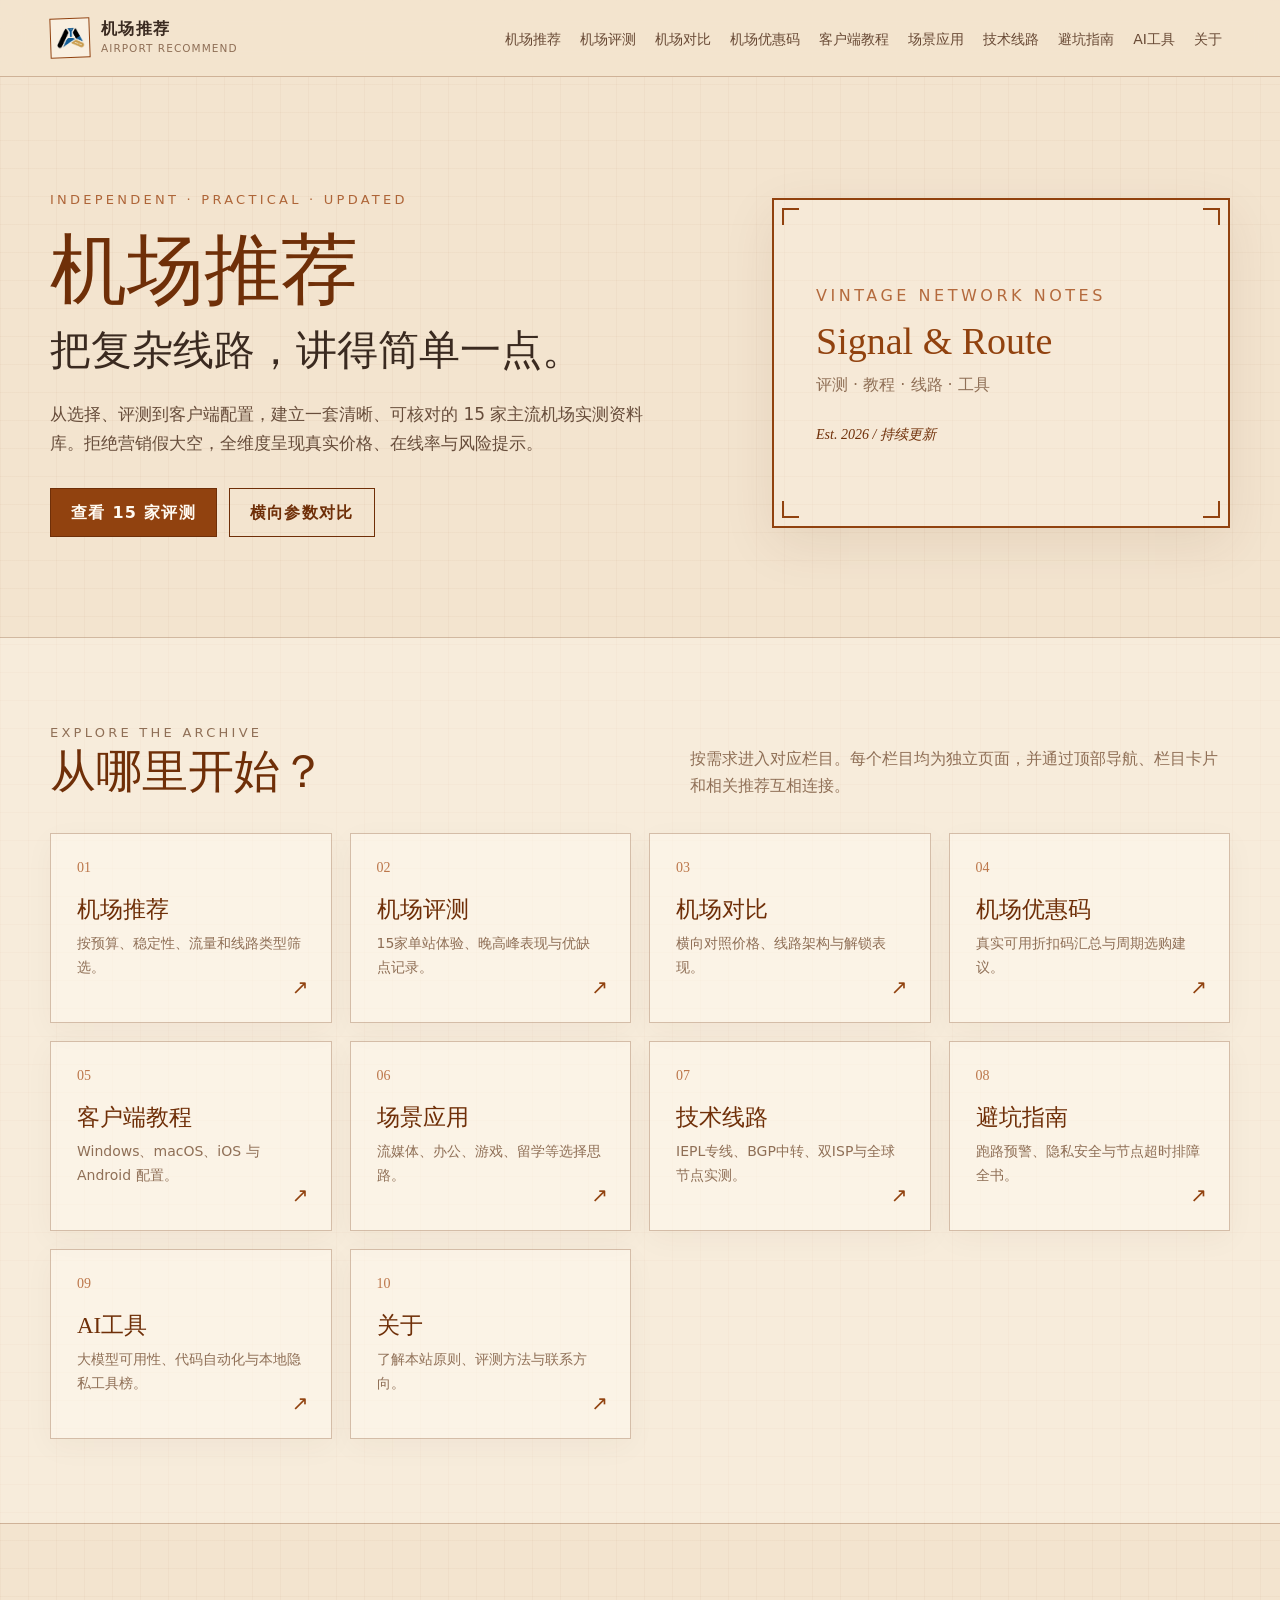
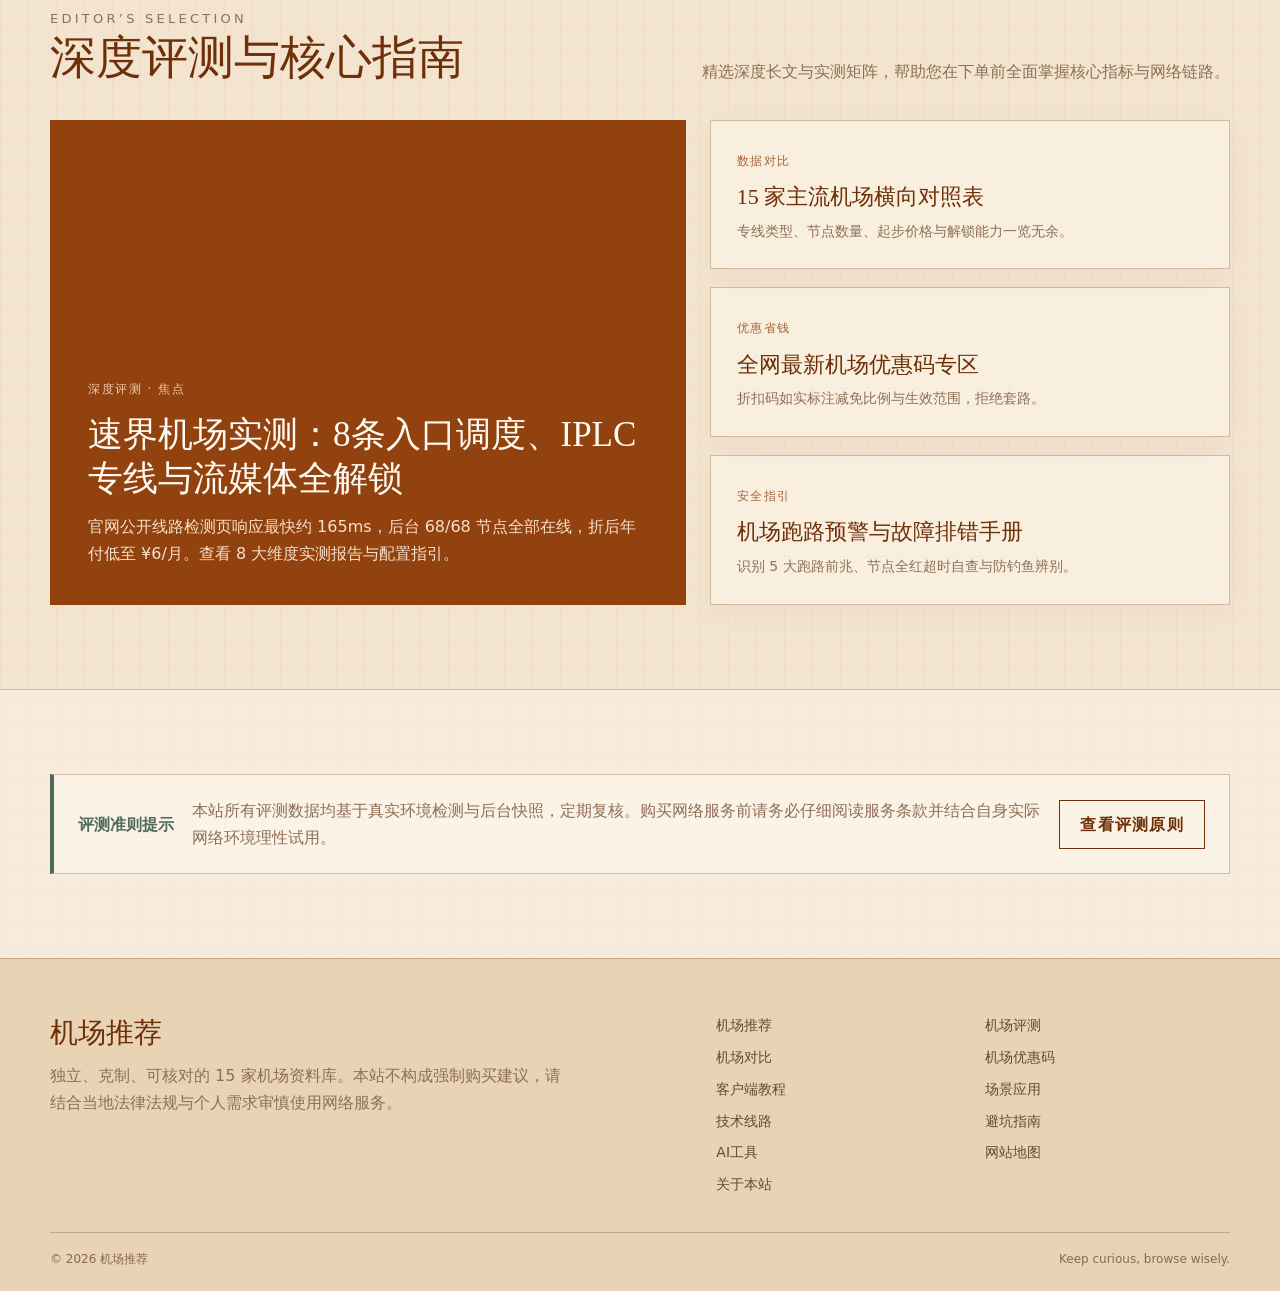
==== index.html @ b9c6bec7 "feat: complete jichang-tuijian.cc website content, SEO, GEO, sitemaps and documentation" ====
<!doctype html>
<html lang="zh-CN">
<head>
  <meta charset="utf-8">
  <meta name="viewport" content="width=device-width, initial-scale=1">
  <title>机场推荐｜15家主流机场独立深度评测与使用指南</title>
  <meta name="description" content="机场推荐官方网站（jichang-tuijian.cc）：收录15家主流网络服务真实后台数据、套餐价格、节点延迟、Netflix与ChatGPT流媒体/AI解锁能力全维度分析与避坑指南。">
  <meta name="keywords" content="机场推荐, 2026机场推荐, 机场评测, 节点推荐, IPLC专线, IEPL专线, 科学上网, ChatGPT节点, Claude专线, 奈飞解锁, 机场优惠码, 机场对比, 客户端教程">
  <link rel="canonical" href="https://jichang-tuijian.cc/">
  
  <!-- GEO Meta Tags (Geographic & Regional Targeting) -->
  <meta name="geo.region" content="HK">
  <meta name="geo.placename" content="Hong Kong">
  <meta name="geo.position" content="22.3193;114.1694">
  <meta name="ICBM" content="22.3193, 114.1694">

  <!-- Open Graph & Social Cards -->
  <meta property="og:type" content="website">
  <meta property="og:site_name" content="机场推荐">
  <meta property="og:title" content="机场推荐｜15家主流机场独立深度评测与使用指南">
  <meta property="og:description" content="机场推荐官方网站（jichang-tuijian.cc）：收录15家主流网络服务真实后台数据、套餐价格、节点延迟、Netflix与ChatGPT流媒体/AI解锁能力全维度分析与避坑指南。">
  <meta property="og:url" content="https://jichang-tuijian.cc/">
  <meta property="og:image" content="https://jichang-tuijian.cc/assets/logo-icon.png">
  <meta name="twitter:card" content="summary_large_image">
  <meta name="twitter:title" content="机场推荐｜15家主流机场独立深度评测与使用指南">
  <meta name="twitter:description" content="机场推荐官方网站：收录15家主流网络服务真实后台数据、套餐价格、节点延迟与避坑指南。">
  <meta name="twitter:image" content="https://jichang-tuijian.cc/assets/logo-icon.png">

  <!-- GEO & Search Engine Schema.org JSON-LD -->
  <script type="application/ld+json">
  {
    "@context": "https://schema.org",
    "@graph": [
      {
        "@type": "WebSite",
        "@id": "https://jichang-tuijian.cc/#website",
        "url": "https://jichang-tuijian.cc/",
        "name": "机场推荐",
        "alternateName": ["AIRPORT RECOMMEND", "jichang-tuijian.cc"],
        "description": "独立客观的 15 家主流加速服务与专线深度评测、优惠码及客户端配置指南。",
        "inLanguage": "zh-CN"
      },
      {
        "@type": "Organization",
        "@id": "https://jichang-tuijian.cc/#organization",
        "name": "机场推荐",
        "url": "https://jichang-tuijian.cc/",
        "logo": {
          "@type": "ImageObject",
          "url": "https://jichang-tuijian.cc/assets/logo-icon.png"
        }
      }
    ]
  }
  </script>

  <link rel="stylesheet" href="assets/styles.css">
</head>
<body data-page="home">
  <a class="skip-link" href="#main">跳到主要内容</a>
  <header class="site-header">
    <div class="nav-wrap">
      <a class="brand" href="index.html" aria-label="机场推荐首页"><span class="brand-mark"><img class="brand-icon" src="assets/logo-icon.png" alt="机场推荐 Logo" width="27" height="20"></span><span class="brand-copy"><strong>机场推荐</strong><small>AIRPORT RECOMMEND</small></span></a>
      <button class="menu-toggle" type="button" aria-expanded="false" aria-controls="site-nav">菜单</button>
      <nav class="site-nav" id="site-nav" aria-label="主导航">
        <a data-page="recommend" href="recommend.html">机场推荐</a><a data-page="reviews" href="reviews.html">机场评测</a><a data-page="compare" href="compare.html">机场对比</a><a data-page="coupons" href="coupons.html">机场优惠码</a><a data-page="clients" href="clients.html">客户端教程</a><a data-page="scenarios" href="scenarios.html">场景应用</a><a data-page="routes" href="routes.html">技术线路</a><a data-page="pitfalls" href="pitfalls.html">避坑指南</a><a data-page="ai-tools" href="ai-tools.html">AI工具</a><a data-page="about" href="about.html">关于</a>
      </nav>
    </div>
  </header>

  <main id="main">
    <section class="hero">
      <div class="reveal">
        <p class="eyebrow">Independent · Practical · Updated</p>
        <h1>机场推荐<span>把复杂线路，讲得简单一点。</span></h1>
        <p class="hero-lead">从选择、评测到客户端配置，建立一套清晰、可核对的 15 家主流机场实测资料库。拒绝营销假大空，全维度呈现真实价格、在线率与风险提示。</p>
        <div class="button-row"><a class="button" href="reviews.html">查看 15 家评测</a><a class="button ghost" href="compare.html">横向参数对比</a></div>
      </div>
      <div class="retro-frame reveal" aria-label="网站定位卡片"><span class="frame-corners" aria-hidden="true"></span><span class="label">VINTAGE NETWORK NOTES</span><h2>Signal & Route</h2><p>评测 · 教程 · 线路 · 工具</p><span class="frame-stamp">Est. 2026 / 持续更新</span></div>
    </section>

    <section class="section alt" id="categories">
      <div class="container">
        <div class="section-heading reveal"><div><p class="eyebrow">Explore the archive</p><h2>从哪里开始？</h2></div><p>按需求进入对应栏目。每个栏目均为独立页面，并通过顶部导航、栏目卡片和相关推荐互相连接。</p></div>
        <div class="category-grid">
          <a class="category-card reveal" href="recommend.html"><span class="number">01</span><h3>机场推荐</h3><p>按预算、稳定性、流量和线路类型筛选。</p><span class="arrow">↗</span></a>
          <a class="category-card reveal" href="reviews.html"><span class="number">02</span><h3>机场评测</h3><p>15家单站体验、晚高峰表现与优缺点记录。</p><span class="arrow">↗</span></a>
          <a class="category-card reveal" href="compare.html"><span class="number">03</span><h3>机场对比</h3><p>横向对照价格、线路架构与解锁表现。</p><span class="arrow">↗</span></a>
          <a class="category-card reveal" href="coupons.html"><span class="number">04</span><h3>机场优惠码</h3><p>真实可用折扣码汇总与周期选购建议。</p><span class="arrow">↗</span></a>
          <a class="category-card reveal" href="clients.html"><span class="number">05</span><h3>客户端教程</h3><p>Windows、macOS、iOS 与 Android 配置。</p><span class="arrow">↗</span></a>
          <a class="category-card reveal" href="scenarios.html"><span class="number">06</span><h3>场景应用</h3><p>流媒体、办公、游戏、留学等选择思路。</p><span class="arrow">↗</span></a>
          <a class="category-card reveal" href="routes.html"><span class="number">07</span><h3>技术线路</h3><p>IEPL专线、BGP中转、双ISP与全球节点实测。</p><span class="arrow">↗</span></a>
          <a class="category-card reveal" href="pitfalls.html"><span class="number">08</span><h3>避坑指南</h3><p>跑路预警、隐私安全与节点超时排障全书。</p><span class="arrow">↗</span></a>
          <a class="category-card reveal" href="ai-tools.html"><span class="number">09</span><h3>AI工具</h3><p>大模型可用性、代码自动化与本地隐私工具榜。</p><span class="arrow">↗</span></a>
          <a class="category-card reveal" href="about.html"><span class="number">10</span><h3>关于</h3><p>了解本站原则、评测方法与联系方向。</p><span class="arrow">↗</span></a>
        </div>
      </div>
    </section>

    <section class="section">
      <div class="container">
        <div class="section-heading reveal"><div><p class="eyebrow">Editor’s selection</p><h2>深度评测与核心指南</h2></div><p>精选深度长文与实测矩阵，帮助您在下单前全面掌握核心指标与网络链路。</p></div>
        <div class="feature-grid">
          <a class="feature-main reveal" href="review.html?id=speed"><span class="tag">深度评测 · 焦点</span><h3>速界机场实测：8条入口调度、IPLC专线与流媒体全解锁</h3><p>官网公开线路检测页响应最快约 165ms，后台 68/68 节点全部在线，折后年付低至 ¥6/月。查看 8 大维度实测报告与配置指引。</p></a>
          <div class="feature-stack">
            <a class="content-card reveal" href="compare.html"><span class="meta">数据对比</span><h3>15 家主流机场横向对照表</h3><p>专线类型、节点数量、起步价格与解锁能力一览无余。</p></a>
            <a class="content-card reveal" href="coupons.html"><span class="meta">优惠省钱</span><h3>全网最新机场优惠码专区</h3><p>折扣码如实标注减免比例与生效范围，拒绝套路。</p></a>
            <a class="content-card reveal" href="pitfalls.html"><span class="meta">安全指引</span><h3>机场跑路预警与故障排错手册</h3><p>识别 5 大跑路前兆、节点全红超时自查与防钓鱼辨别。</p></a>
          </div>
        </div>
      </div>
    </section>

    <section class="section alt">
      <div class="container"><div class="notice reveal"><strong>评测准则提示</strong><p>本站所有评测数据均基于真实环境检测与后台快照，定期复核。购买网络服务前请务必仔细阅读服务条款并结合自身实际网络环境理性试用。</p><a class="button ghost" href="about.html">查看评测原则</a></div></div>
    </section>
  </main>

  <footer class="site-footer"><div class="container"><div class="footer-main"><div><h2>机场推荐</h2><p>独立、克制、可核对的 15 家机场资料库。本站不构成强制购买建议，请结合当地法律法规与个人需求审慎使用网络服务。</p></div><nav class="footer-links" aria-label="页脚导航"><a href="recommend.html">机场推荐</a><a href="reviews.html">机场评测</a><a href="compare.html">机场对比</a><a href="coupons.html">机场优惠码</a><a href="clients.html">客户端教程</a><a href="scenarios.html">场景应用</a><a href="routes.html">技术线路</a><a href="pitfalls.html">避坑指南</a><a href="ai-tools.html">AI工具</a><a href="sitemap.html">网站地图</a><a href="about.html">关于本站</a></nav></div><div class="footer-bottom"><span>© <span data-year></span> 机场推荐</span><span>Keep curious, browse wisely.</span></div></div></footer>
  <script src="assets/site.js"></script>
</body>
</html>
---- assets/styles.css ----
:root {
  --paper: #f3e4cf;
  --paper-deep: #ead2b2;
  --ink: #3a2a20;
  --muted: #8f6f56;
  --rust: #91420f;
  --rust-dark: #6f2f08;
  --line: rgba(111, 47, 8, 0.28);
  --white: #fffaf1;
  --sage: #4f6a5d;
  --shadow: 0 16px 50px rgba(86, 45, 15, 0.09);
  --max: 1180px;
}

* { box-sizing: border-box; }

html { scroll-behavior: smooth; }

body {
  margin: 0;
  color: var(--ink);
  background:
    linear-gradient(rgba(145, 66, 15, 0.035) 1px, transparent 1px),
    linear-gradient(90deg, rgba(145, 66, 15, 0.035) 1px, transparent 1px),
    var(--paper);
  background-size: 28px 28px;
  font-family: "Noto Sans SC", "Microsoft YaHei", system-ui, sans-serif;
  line-height: 1.7;
}

a { color: inherit; text-decoration: none; }
button { font: inherit; }

.skip-link {
  position: fixed;
  top: -60px;
  left: 16px;
  z-index: 999;
  padding: 10px 16px;
  color: var(--white);
  background: var(--rust-dark);
}

.skip-link:focus { top: 16px; }

.site-header {
  position: sticky;
  top: 0;
  z-index: 50;
  background: rgba(243, 228, 207, 0.94);
  border-bottom: 1px solid var(--line);
  backdrop-filter: blur(12px);
}

.nav-wrap {
  width: min(calc(100% - 40px), var(--max));
  min-height: 76px;
  margin: 0 auto;
  display: flex;
  align-items: center;
  gap: 28px;
}

.brand {
  display: inline-flex;
  align-items: center;
  gap: 11px;
  flex: 0 0 auto;
}

.brand-mark {
  width: 40px;
  height: 40px;
  display: grid;
  place-items: center;
  border: 1.5px solid var(--rust);
  transform: rotate(-2deg);
  overflow: hidden;
  background: rgba(255, 250, 241, 0.5);
  flex-shrink: 0;
}

.brand-icon {
  width: 27px;
  height: auto;
  max-height: 24px;
  object-fit: contain;
  display: block;
}

.brand-copy { line-height: 1.15; }
.brand-copy strong { display: block; font-family: Georgia, "Songti SC", serif; letter-spacing: .08em; }
.brand-copy small { color: var(--muted); font-size: 10.5px; letter-spacing: .10em; }

.site-nav {
  display: flex;
  align-items: center;
  gap: 3px;
  margin-left: auto;
}

.site-nav a {
  position: relative;
  padding: 25px 8px 21px;
  color: #694a35;
  font-size: 14px;
  white-space: nowrap;
}

.site-nav a::after {
  content: "";
  position: absolute;
  left: 50%;
  right: 50%;
  bottom: 15px;
  height: 2px;
  background: var(--rust);
  transition: left .2s ease, right .2s ease;
}

.site-nav a:hover::after,
.site-nav a[aria-current="page"]::after { left: 8px; right: 8px; }
.site-nav a[aria-current="page"] { color: var(--rust-dark); font-weight: 700; }

.menu-toggle {
  display: none;
  margin-left: auto;
  border: 1px solid var(--rust);
  color: var(--rust);
  background: transparent;
  padding: 8px 11px;
  cursor: pointer;
}

.hero {
  width: min(calc(100% - 40px), var(--max));
  min-height: 560px;
  margin: 0 auto;
  padding: 78px 0 66px;
  display: grid;
  grid-template-columns: 1.15fr .85fr;
  align-items: center;
  gap: clamp(40px, 8vw, 110px);
}

.eyebrow {
  margin: 0 0 16px;
  color: #ae6538;
  font-size: 13px;
  letter-spacing: .25em;
  text-transform: uppercase;
}

.hero h1,
.page-hero h1 {
  margin: 0;
  font-family: Georgia, "Songti SC", serif;
  font-weight: 500;
  line-height: 1.15;
  color: var(--rust-dark);
}

.hero h1 { font-size: clamp(44px, 6vw, 78px); }
.hero h1 span { display: block; margin-top: 12px; font-size: .54em; color: var(--ink); }

.hero-lead {
  max-width: 620px;
  margin: 25px 0 30px;
  color: #674d3b;
  font-size: 17px;
}

.button-row { display: flex; flex-wrap: wrap; gap: 12px; }

.button {
  display: inline-flex;
  min-height: 44px;
  align-items: center;
  justify-content: center;
  padding: 10px 20px;
  border: 1px solid var(--rust-dark);
  background: var(--rust);
  color: var(--white);
  font-weight: 700;
  letter-spacing: .08em;
  transition: transform .2s ease, background .2s ease;
}

.button:hover { transform: translateY(-2px); background: var(--rust-dark); }
.button.ghost { color: var(--rust-dark); background: transparent; }
.button.ghost:hover { color: var(--white); background: var(--rust-dark); }

.retro-frame {
  position: relative;
  min-height: 330px;
  padding: 52px 42px;
  display: flex;
  flex-direction: column;
  justify-content: center;
  border: 2px solid var(--rust);
  background: rgba(255, 250, 241, .22);
  box-shadow: var(--shadow);
}

.retro-frame::before,
.retro-frame::after,
.frame-corners::before,
.frame-corners::after {
  content: "";
  position: absolute;
  width: 15px;
  height: 15px;
}

.retro-frame::before { top: 8px; left: 8px; border-top: 2px solid var(--rust); border-left: 2px solid var(--rust); }
.retro-frame::after { top: 8px; right: 8px; border-top: 2px solid var(--rust); border-right: 2px solid var(--rust); }
.frame-corners::before { bottom: 8px; left: 8px; border-bottom: 2px solid var(--rust); border-left: 2px solid var(--rust); }
.frame-corners::after { bottom: 8px; right: 8px; border-bottom: 2px solid var(--rust); border-right: 2px solid var(--rust); }

.retro-frame .label { color: #b46a3d; letter-spacing: .22em; }
.retro-frame h2 { margin: 10px 0 6px; color: var(--rust); font: 500 38px/1.2 Georgia, serif; }
.retro-frame p { margin: 0; color: var(--muted); }
.frame-stamp { margin-top: 28px; color: var(--rust-dark); font: italic 14px Georgia, serif; }

.section {
  padding: 84px 0;
  border-top: 1px solid var(--line);
}

.section.alt { background: rgba(255, 250, 241, .34); }
.container { width: min(calc(100% - 40px), var(--max)); margin: 0 auto; }

.section-heading {
  display: flex;
  align-items: end;
  justify-content: space-between;
  gap: 30px;
  margin-bottom: 34px;
}

.section-heading h2 { margin: 0; color: var(--rust-dark); font: 500 clamp(30px, 4vw, 46px)/1.2 Georgia, "Songti SC", serif; }
.section-heading p { max-width: 540px; margin: 0; color: var(--muted); }

.category-grid { display: grid; grid-template-columns: repeat(4, 1fr); gap: 18px; }

.category-card,
.content-card {
  position: relative;
  border: 1px solid var(--line);
  background: rgba(255, 250, 241, .45);
  box-shadow: 0 8px 28px rgba(86, 45, 15, .04);
  transition: transform .2s ease, border-color .2s ease, box-shadow .2s ease;
}

.category-card { min-height: 190px; padding: 26px; }
.category-card:hover,
.content-card:hover { transform: translateY(-4px); border-color: var(--rust); box-shadow: var(--shadow); }
.category-card .number { display: block; color: #bc774b; font: 14px Georgia, serif; }
.category-card h3 { margin: 18px 0 7px; color: var(--rust-dark); font: 500 23px Georgia, "Songti SC", serif; }
.category-card p { margin: 0; color: var(--muted); font-size: 14px; }
.category-card .arrow { position: absolute; right: 22px; bottom: 18px; color: var(--rust); font-size: 20px; }

.feature-grid { display: grid; grid-template-columns: 1.1fr .9fr; gap: 24px; }
.feature-main { min-height: 340px; padding: 38px; display: flex; flex-direction: column; justify-content: end; background: var(--rust); color: var(--white); }
.feature-main .tag { color: #f0c9a9; }
.feature-main h3 { max-width: 620px; margin: 14px 0 12px; font: 500 35px/1.25 Georgia, "Songti SC", serif; }
.feature-main p { max-width: 570px; margin: 0; color: #f7dfca; }
.feature-stack { display: grid; gap: 18px; }
.content-card { padding: 25px 26px; }
.content-card .meta, .tag { color: #a8643a; font-size: 12px; letter-spacing: .13em; text-transform: uppercase; }
.content-card h3 { margin: 9px 0 7px; color: var(--rust-dark); font: 500 22px/1.4 Georgia, "Songti SC", serif; }
.content-card p { margin: 0; color: var(--muted); font-size: 14px; }

.notice {
  display: grid;
  grid-template-columns: auto 1fr auto;
  align-items: center;
  gap: 18px;
  padding: 22px 24px;
  border: 1px solid var(--line);
  border-left: 4px solid var(--sage);
  background: rgba(255, 250, 241, .45);
}
.notice strong { color: var(--sage); }
.notice p { margin: 0; color: var(--muted); }

.page-hero { border-bottom: 1px solid var(--line); }
.page-hero .container { min-height: 365px; padding: 70px 0 58px; display: flex; flex-direction: column; justify-content: center; }
.breadcrumbs { margin-bottom: 30px; color: var(--muted); font-size: 13px; }
.breadcrumbs a:hover { color: var(--rust); }
.page-hero h1 { font-size: clamp(42px, 6vw, 70px); }
.page-hero .intro { max-width: 720px; margin: 20px 0 0; color: #674d3b; font-size: 17px; }

.page-layout { display: grid; grid-template-columns: minmax(0, 1fr) 280px; gap: 54px; }
.article-grid { display: grid; grid-template-columns: repeat(2, 1fr); gap: 20px; }
.article-card { min-height: 240px; display: flex; flex-direction: column; }
.article-card .card-link { margin-top: auto; padding-top: 20px; color: var(--rust); font-weight: 700; }

.sidebar { align-self: start; position: sticky; top: 105px; }
.side-block { margin-bottom: 24px; padding: 24px; border: 1px solid var(--line); background: rgba(255, 250, 241, .4); }
.side-block h2 { margin: 0 0 15px; color: var(--rust-dark); font: 500 20px Georgia, "Songti SC", serif; }
.side-block ul { margin: 0; padding: 0; list-style: none; }
.side-block li + li { margin-top: 10px; }
.side-block a { color: var(--muted); font-size: 14px; }
.side-block a:hover { color: var(--rust); }

.about-grid { display: grid; grid-template-columns: .8fr 1.2fr; gap: 48px; }
.principles { counter-reset: principle; display: grid; gap: 1px; background: var(--line); border: 1px solid var(--line); }
.principle { counter-increment: principle; padding: 25px; background: var(--paper); }
.principle::before { content: "0" counter(principle); display: block; color: #b66d40; font: 13px Georgia, serif; }
.principle h3 { margin: 8px 0 5px; color: var(--rust-dark); font: 500 21px Georgia, "Songti SC", serif; }
.principle p { margin: 0; color: var(--muted); }

.site-footer { border-top: 1px solid var(--line); background: #e9d3b5; }
.footer-main { padding: 55px 0 35px; display: grid; grid-template-columns: 1.2fr 1fr; gap: 50px; }
.footer-main h2 { margin: 0 0 10px; color: var(--rust-dark); font: 500 28px Georgia, serif; }
.footer-main p { max-width: 520px; margin: 0; color: var(--muted); }
.footer-links { display: grid; grid-template-columns: repeat(2, 1fr); gap: 8px 24px; }
.footer-links a { color: #684832; font-size: 14px; }
.footer-links a:hover { color: var(--rust); }
.footer-bottom { padding: 16px 0 22px; display: flex; justify-content: space-between; gap: 20px; border-top: 1px solid var(--line); color: #8a684f; font-size: 12px; }

.reveal { opacity: 1; transform: none; }

@media (max-width: 1140px) {
  .nav-wrap { gap: 16px; }
  .site-nav { gap: 1px; }
  .site-nav a { padding: 25px 6px 21px; font-size: 13.5px; }
  .site-nav a:hover::after,
  .site-nav a[aria-current="page"]::after { left: 6px; right: 6px; }
}

@media (max-width: 1060px) {
  .menu-toggle { display: block; }
  .site-nav {
    position: absolute;
    top: 76px;
    left: 0;
    right: 0;
    display: none;
    padding: 12px 20px 20px;
    flex-direction: column;
    align-items: stretch;
    background: var(--paper);
    border-bottom: 1px solid var(--line);
  }
  .site-nav.open { display: flex; }
  .site-nav a { padding: 10px 4px; }
  .site-nav a::after { display: none; }
  .category-grid { grid-template-columns: repeat(2, 1fr); }
}

@media (max-width: 780px) {
  .hero { min-height: auto; grid-template-columns: 1fr; padding-top: 58px; }
  .retro-frame { min-height: 280px; }
  .feature-grid, .page-layout, .about-grid, .footer-main { grid-template-columns: 1fr; }
  .sidebar { position: static; }
  .article-grid { grid-template-columns: 1fr; }
  .feature-main { min-height: 300px; }
  .section-heading { display: block; }
  .section-heading p { margin-top: 12px; }
}

@media (max-width: 520px) {
  .nav-wrap, .container, .hero { width: min(calc(100% - 28px), var(--max)); }
  .brand-copy small { display: none; }
  .category-grid { grid-template-columns: 1fr; }
  .retro-frame { padding: 42px 28px; }
  .section { padding: 62px 0; }
  .notice { grid-template-columns: 1fr; }
  .footer-bottom { display: block; }
}

@media (prefers-reduced-motion: reduce) {
  html { scroll-behavior: auto; }
  *, *::before, *::after { transition: none !important; animation: none !important; }
}
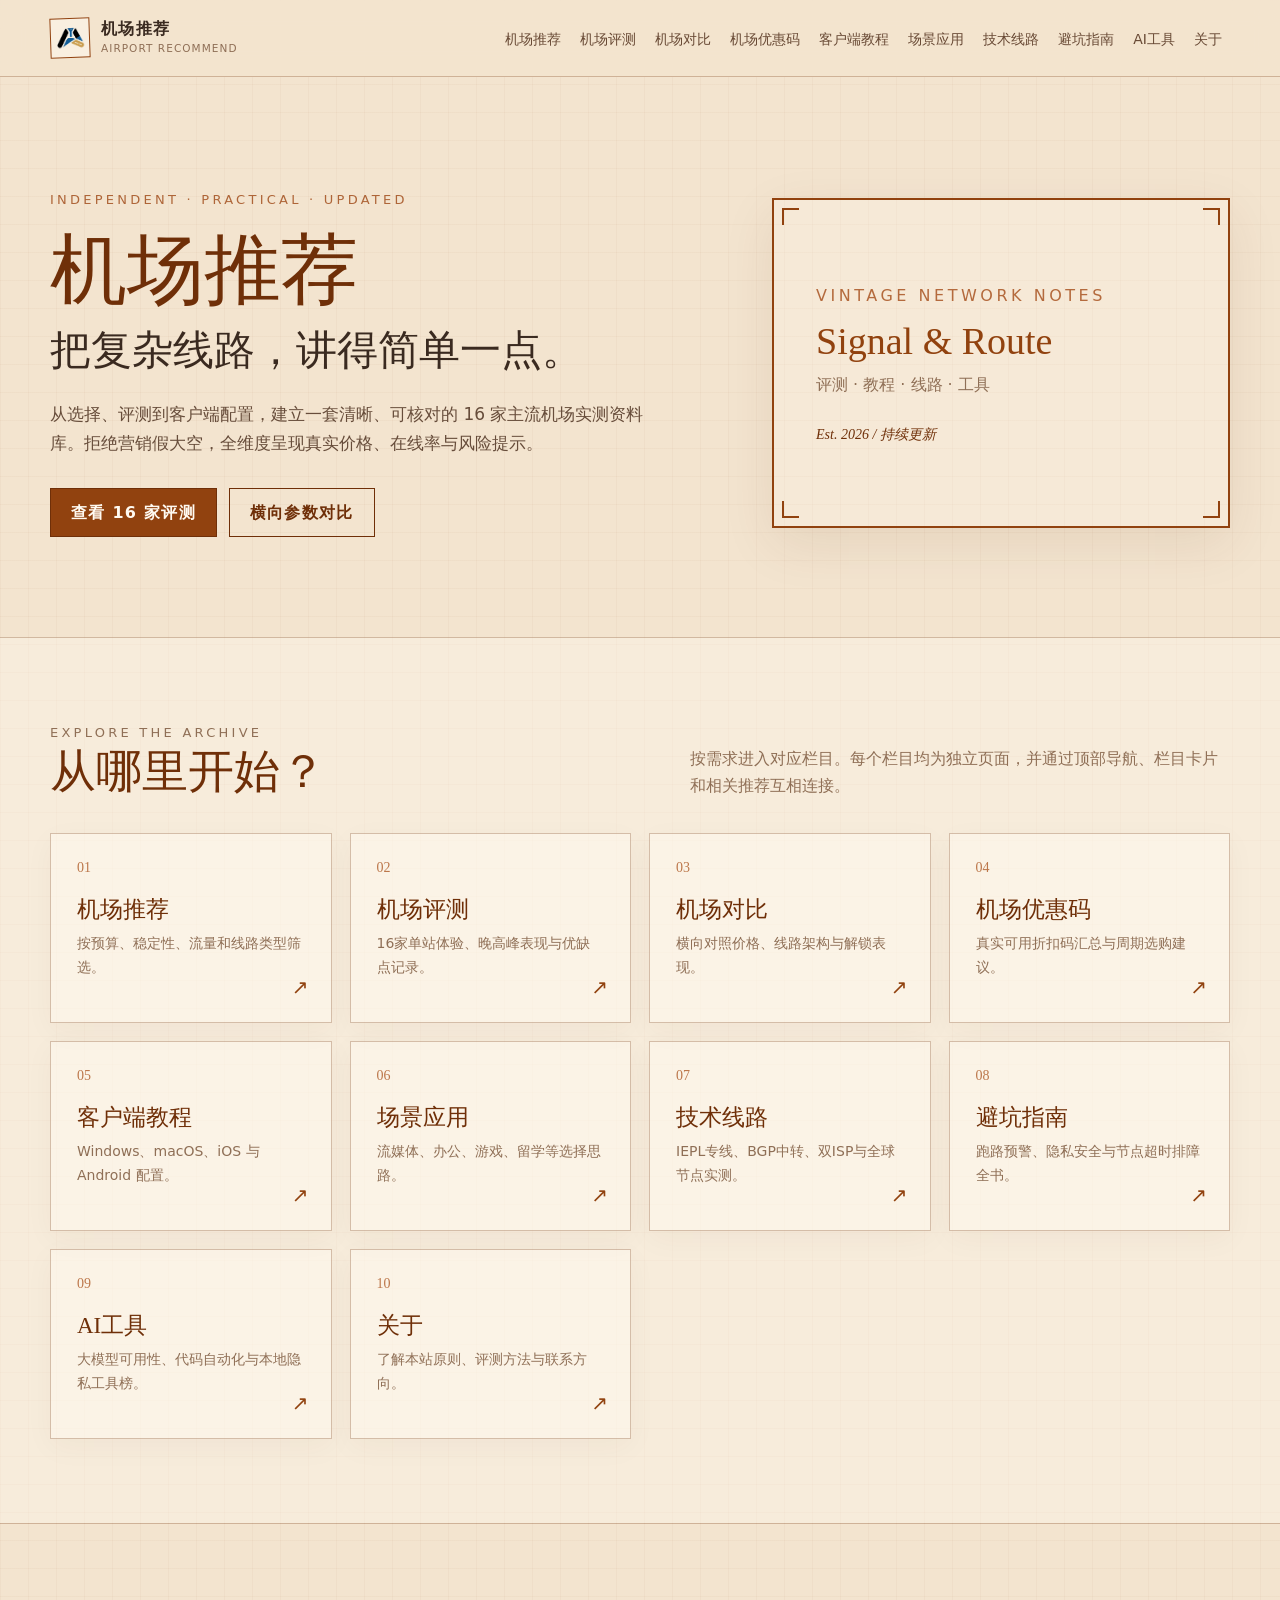
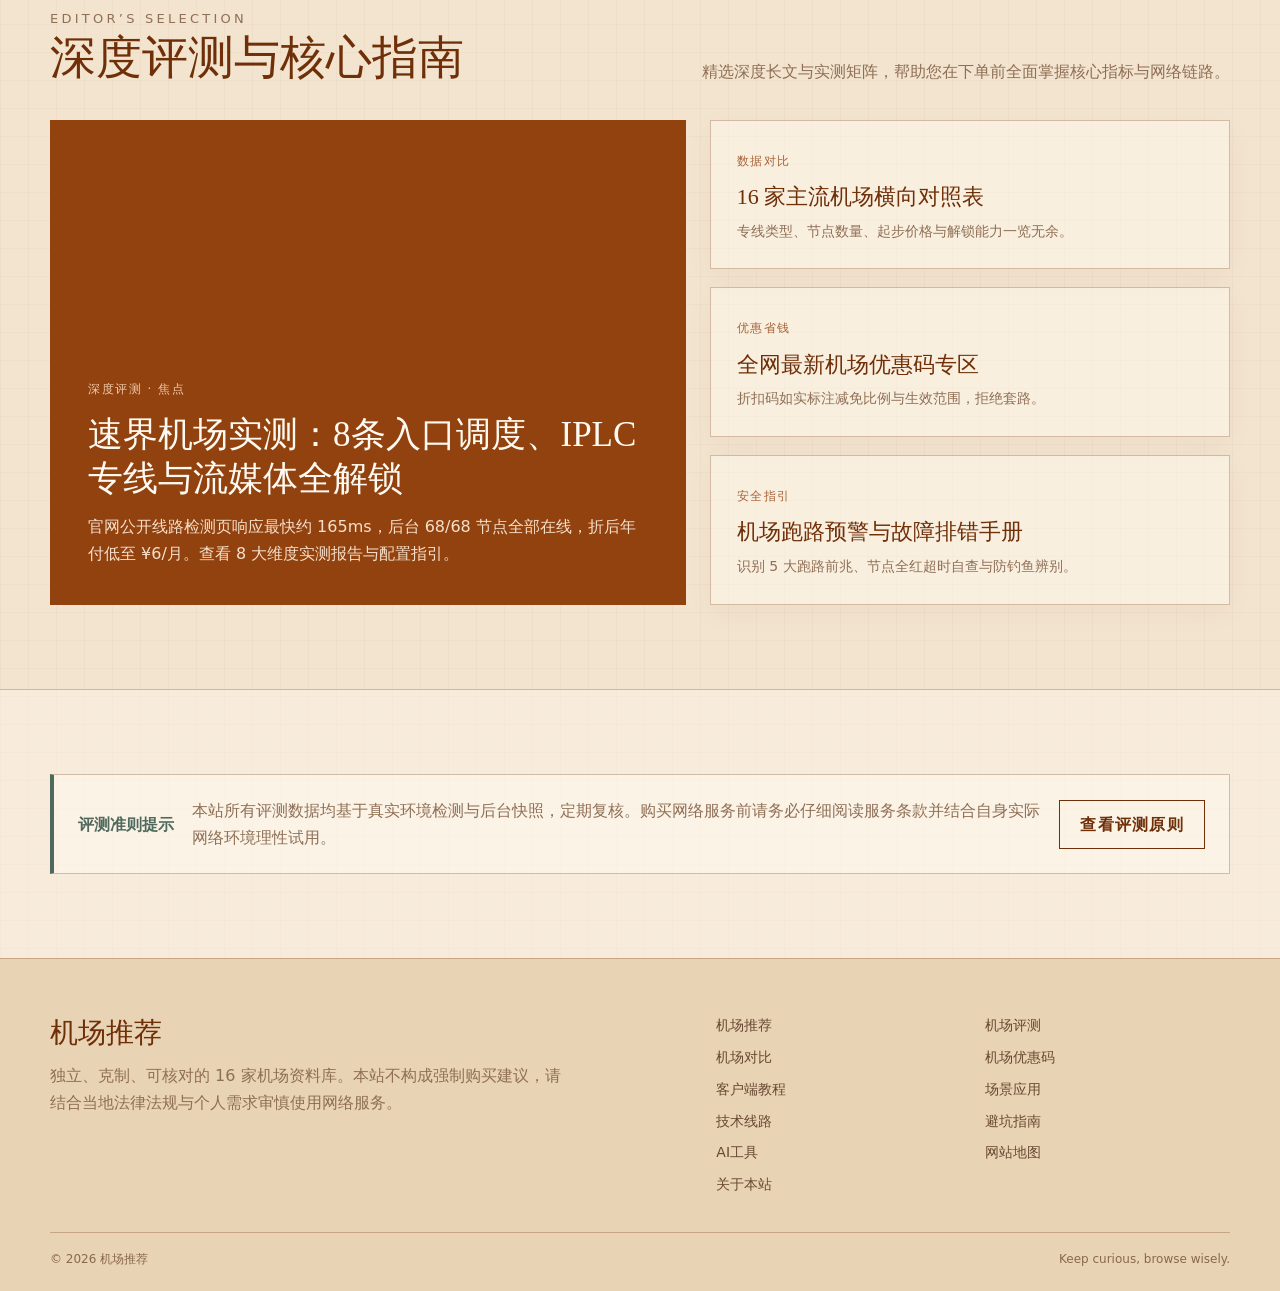
==== commit 94c50e30: "feat: 更新机场推广跳转链接并新增二猫云深度评测与推荐数据" ====
--- a/index.html
+++ b/index.html
@@ -3,8 +3,8 @@
 <head>
   <meta charset="utf-8">
   <meta name="viewport" content="width=device-width, initial-scale=1">
-  <title>机场推荐｜15家主流机场独立深度评测与使用指南</title>
-  <meta name="description" content="机场推荐官方网站（jichang-tuijian.cc）：收录15家主流网络服务真实后台数据、套餐价格、节点延迟、Netflix与ChatGPT流媒体/AI解锁能力全维度分析与避坑指南。">
+  <title>机场推荐｜16家主流机场独立深度评测与使用指南</title>
+  <meta name="description" content="机场推荐官方网站（jichang-tuijian.cc）：收录16家主流网络服务真实后台数据、套餐价格、节点延迟、Netflix与ChatGPT流媒体/AI解锁能力全维度分析与避坑指南。">
   <meta name="keywords" content="机场推荐, 2026机场推荐, 机场评测, 节点推荐, IPLC专线, IEPL专线, 科学上网, ChatGPT节点, Claude专线, 奈飞解锁, 机场优惠码, 机场对比, 客户端教程">
   <link rel="canonical" href="https://jichang-tuijian.cc/">
   
@@ -17,13 +17,13 @@
   <!-- Open Graph & Social Cards -->
   <meta property="og:type" content="website">
   <meta property="og:site_name" content="机场推荐">
-  <meta property="og:title" content="机场推荐｜15家主流机场独立深度评测与使用指南">
-  <meta property="og:description" content="机场推荐官方网站（jichang-tuijian.cc）：收录15家主流网络服务真实后台数据、套餐价格、节点延迟、Netflix与ChatGPT流媒体/AI解锁能力全维度分析与避坑指南。">
+  <meta property="og:title" content="机场推荐｜16家主流机场独立深度评测与使用指南">
+  <meta property="og:description" content="机场推荐官方网站（jichang-tuijian.cc）：收录16家主流网络服务真实后台数据、套餐价格、节点延迟、Netflix与ChatGPT流媒体/AI解锁能力全维度分析与避坑指南。">
   <meta property="og:url" content="https://jichang-tuijian.cc/">
   <meta property="og:image" content="https://jichang-tuijian.cc/assets/logo-icon.png">
   <meta name="twitter:card" content="summary_large_image">
-  <meta name="twitter:title" content="机场推荐｜15家主流机场独立深度评测与使用指南">
-  <meta name="twitter:description" content="机场推荐官方网站：收录15家主流网络服务真实后台数据、套餐价格、节点延迟与避坑指南。">
+  <meta name="twitter:title" content="机场推荐｜16家主流机场独立深度评测与使用指南">
+  <meta name="twitter:description" content="机场推荐官方网站：收录16家主流网络服务真实后台数据、套餐价格、节点延迟与避坑指南。">
   <meta name="twitter:image" content="https://jichang-tuijian.cc/assets/logo-icon.png">
 
   <!-- GEO & Search Engine Schema.org JSON-LD -->
@@ -37,7 +37,7 @@
         "url": "https://jichang-tuijian.cc/",
         "name": "机场推荐",
         "alternateName": ["AIRPORT RECOMMEND", "jichang-tuijian.cc"],
-        "description": "独立客观的 15 家主流加速服务与专线深度评测、优惠码及客户端配置指南。",
+        "description": "独立客观的 16 家主流加速服务与专线深度评测、优惠码及客户端配置指南。",
         "inLanguage": "zh-CN"
       },
       {
@@ -73,8 +73,8 @@
       <div class="reveal">
         <p class="eyebrow">Independent · Practical · Updated</p>
         <h1>机场推荐<span>把复杂线路，讲得简单一点。</span></h1>
-        <p class="hero-lead">从选择、评测到客户端配置，建立一套清晰、可核对的 15 家主流机场实测资料库。拒绝营销假大空，全维度呈现真实价格、在线率与风险提示。</p>
-        <div class="button-row"><a class="button" href="reviews.html">查看 15 家评测</a><a class="button ghost" href="compare.html">横向参数对比</a></div>
+        <p class="hero-lead">从选择、评测到客户端配置，建立一套清晰、可核对的 16 家主流机场实测资料库。拒绝营销假大空，全维度呈现真实价格、在线率与风险提示。</p>
+        <div class="button-row"><a class="button" href="reviews.html">查看 16 家评测</a><a class="button ghost" href="compare.html">横向参数对比</a></div>
       </div>
       <div class="retro-frame reveal" aria-label="网站定位卡片"><span class="frame-corners" aria-hidden="true"></span><span class="label">VINTAGE NETWORK NOTES</span><h2>Signal & Route</h2><p>评测 · 教程 · 线路 · 工具</p><span class="frame-stamp">Est. 2026 / 持续更新</span></div>
     </section>
@@ -84,7 +84,7 @@
         <div class="section-heading reveal"><div><p class="eyebrow">Explore the archive</p><h2>从哪里开始？</h2></div><p>按需求进入对应栏目。每个栏目均为独立页面，并通过顶部导航、栏目卡片和相关推荐互相连接。</p></div>
         <div class="category-grid">
           <a class="category-card reveal" href="recommend.html"><span class="number">01</span><h3>机场推荐</h3><p>按预算、稳定性、流量和线路类型筛选。</p><span class="arrow">↗</span></a>
-          <a class="category-card reveal" href="reviews.html"><span class="number">02</span><h3>机场评测</h3><p>15家单站体验、晚高峰表现与优缺点记录。</p><span class="arrow">↗</span></a>
+          <a class="category-card reveal" href="reviews.html"><span class="number">02</span><h3>机场评测</h3><p>16家单站体验、晚高峰表现与优缺点记录。</p><span class="arrow">↗</span></a>
           <a class="category-card reveal" href="compare.html"><span class="number">03</span><h3>机场对比</h3><p>横向对照价格、线路架构与解锁表现。</p><span class="arrow">↗</span></a>
           <a class="category-card reveal" href="coupons.html"><span class="number">04</span><h3>机场优惠码</h3><p>真实可用折扣码汇总与周期选购建议。</p><span class="arrow">↗</span></a>
           <a class="category-card reveal" href="clients.html"><span class="number">05</span><h3>客户端教程</h3><p>Windows、macOS、iOS 与 Android 配置。</p><span class="arrow">↗</span></a>
@@ -103,7 +103,7 @@
         <div class="feature-grid">
           <a class="feature-main reveal" href="review.html?id=speed"><span class="tag">深度评测 · 焦点</span><h3>速界机场实测：8条入口调度、IPLC专线与流媒体全解锁</h3><p>官网公开线路检测页响应最快约 165ms，后台 68/68 节点全部在线，折后年付低至 ¥6/月。查看 8 大维度实测报告与配置指引。</p></a>
           <div class="feature-stack">
-            <a class="content-card reveal" href="compare.html"><span class="meta">数据对比</span><h3>15 家主流机场横向对照表</h3><p>专线类型、节点数量、起步价格与解锁能力一览无余。</p></a>
+            <a class="content-card reveal" href="compare.html"><span class="meta">数据对比</span><h3>16 家主流机场横向对照表</h3><p>专线类型、节点数量、起步价格与解锁能力一览无余。</p></a>
             <a class="content-card reveal" href="coupons.html"><span class="meta">优惠省钱</span><h3>全网最新机场优惠码专区</h3><p>折扣码如实标注减免比例与生效范围，拒绝套路。</p></a>
             <a class="content-card reveal" href="pitfalls.html"><span class="meta">安全指引</span><h3>机场跑路预警与故障排错手册</h3><p>识别 5 大跑路前兆、节点全红超时自查与防钓鱼辨别。</p></a>
           </div>
@@ -116,7 +116,7 @@
     </section>
   </main>
 
-  <footer class="site-footer"><div class="container"><div class="footer-main"><div><h2>机场推荐</h2><p>独立、克制、可核对的 15 家机场资料库。本站不构成强制购买建议，请结合当地法律法规与个人需求审慎使用网络服务。</p></div><nav class="footer-links" aria-label="页脚导航"><a href="recommend.html">机场推荐</a><a href="reviews.html">机场评测</a><a href="compare.html">机场对比</a><a href="coupons.html">机场优惠码</a><a href="clients.html">客户端教程</a><a href="scenarios.html">场景应用</a><a href="routes.html">技术线路</a><a href="pitfalls.html">避坑指南</a><a href="ai-tools.html">AI工具</a><a href="sitemap.html">网站地图</a><a href="about.html">关于本站</a></nav></div><div class="footer-bottom"><span>© <span data-year></span> 机场推荐</span><span>Keep curious, browse wisely.</span></div></div></footer>
+  <footer class="site-footer"><div class="container"><div class="footer-main"><div><h2>机场推荐</h2><p>独立、克制、可核对的 16 家机场资料库。本站不构成强制购买建议，请结合当地法律法规与个人需求审慎使用网络服务。</p></div><nav class="footer-links" aria-label="页脚导航"><a href="recommend.html">机场推荐</a><a href="reviews.html">机场评测</a><a href="compare.html">机场对比</a><a href="coupons.html">机场优惠码</a><a href="clients.html">客户端教程</a><a href="scenarios.html">场景应用</a><a href="routes.html">技术线路</a><a href="pitfalls.html">避坑指南</a><a href="ai-tools.html">AI工具</a><a href="sitemap.html">网站地图</a><a href="about.html">关于本站</a></nav></div><div class="footer-bottom"><span>© <span data-year></span> 机场推荐</span><span>Keep curious, browse wisely.</span></div></div></footer>
   <script src="assets/site.js"></script>
 </body>
 </html>
